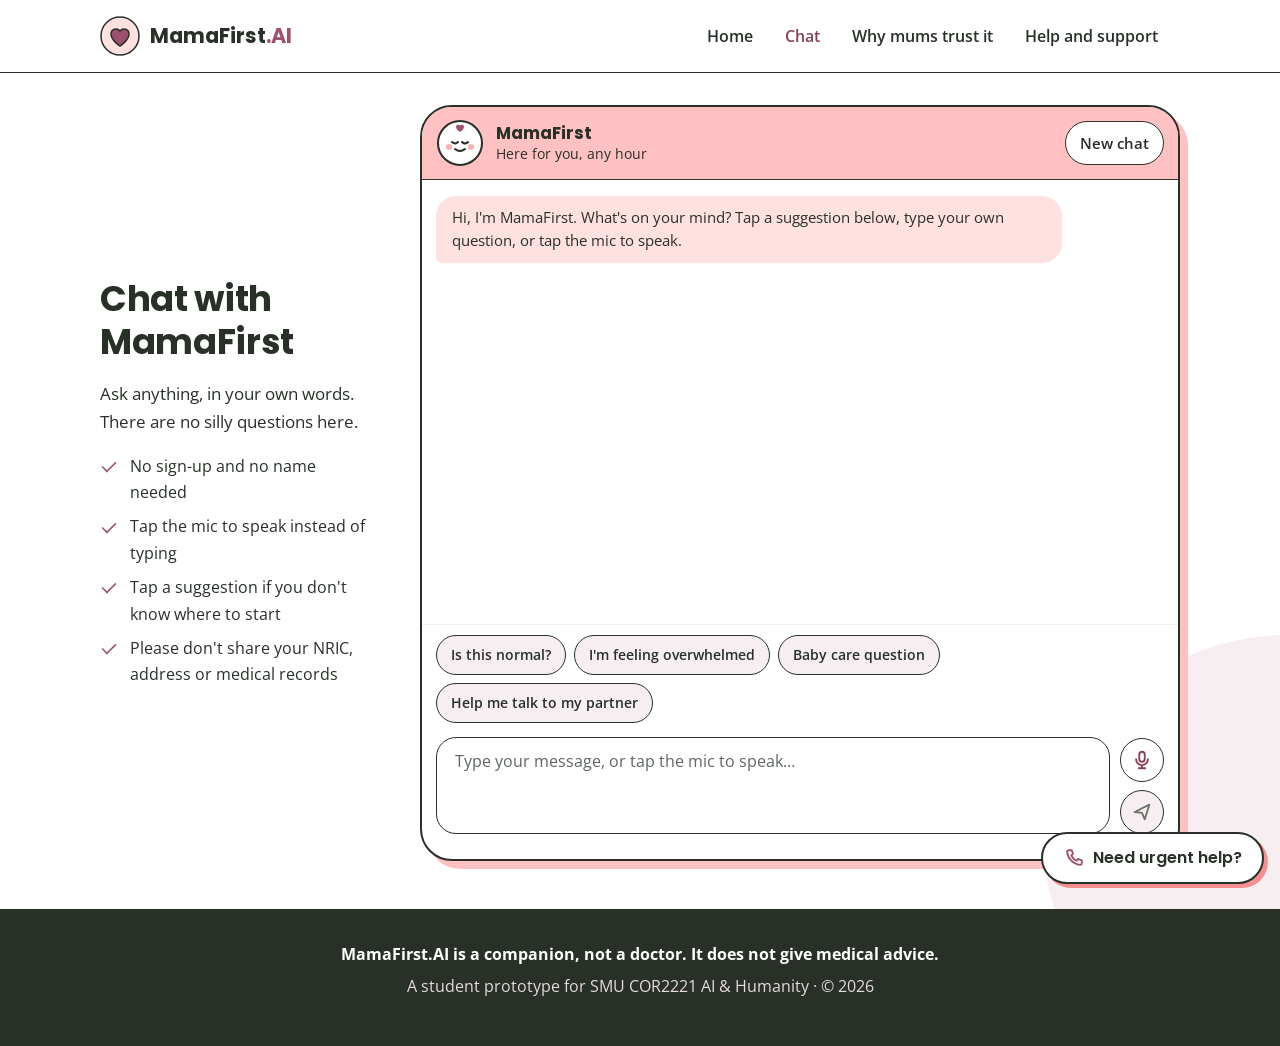
==== chat/index.html @ 97d2a86f "Redesign website and add about, chat and help pages" ====
<!DOCTYPE html>
<html lang="en">
<head>
  <meta charset="UTF-8">
  <meta name="viewport" content="width=device-width, initial-scale=1.0">
  <title>Chat – MamaFirst.AI</title>
  <meta name="description" content="Chat with MamaFirst.AI. Type or speak your question. Free, private and no sign-up.">
  <meta name="theme-color" content="#FFE1E1">

  <!-- Fonts: Poppins for headings, Open Sans for body text -->
  <link rel="preconnect" href="https://fonts.googleapis.com">
  <link rel="preconnect" href="https://fonts.gstatic.com" crossorigin>
  <link href="https://fonts.googleapis.com/css2?family=Open+Sans:wght@400;600;700&family=Poppins:wght@600;700&display=swap" rel="stylesheet">

  <!-- =====================================================================
       GOOGLE EMBED SNIPPET 1 of 2
       The CX Agent Studio "Web Widget" script and theme files.
       Only the chat page needs these.
       ===================================================================== -->
  <!-- ▼▼▼ START: GOOGLE SNIPPET 1 (head: script + stylesheets) ▼▼▼ -->
  <script defer
    src="https://www.gstatic.com/chat-messenger/sdk/prod/v1.16/chat-messenger.js">
  </script>
  <link rel="stylesheet" href="https://www.gstatic.com/chat-messenger/sdk/prod/v1.16/themes/chat-messenger-default.css">
  <link rel="stylesheet" href="https://www.gstatic.com/chat-messenger/sdk/prod/v1.16/themes/chat-messenger-layout.css">
  <!-- ▲▲▲ END: GOOGLE SNIPPET 1 ▲▲▲ -->

  <!-- Our own styles come AFTER Google's so ours win -->
  <link rel="stylesheet" href="../styles.css">
  <script defer src="../script.js"></script>
</head>
<body class="page-chat">

  <a class="skip-link" href="#main">Skip to content</a>

  <!-- ================= TOP BAR (same on every page) ================= -->
  <header class="site-header">
    <div class="container header-inner">

      <a href="../" class="brand" aria-label="MamaFirst.AI home">
        <span class="brand-mark image-slot">
          <svg class="slot-placeholder" viewBox="0 0 40 40" role="img" aria-label="MamaFirst.AI heart logo">
            <circle cx="20" cy="20" r="19" fill="#FFE1E1" stroke="#283028" stroke-width="1.5"/>
            <path d="M20 30s-9-5.6-9-12a5 5 0 0 1 9-3 5 5 0 0 1 9 3c0 6.4-9 12-9 12Z" fill="#9E516E" stroke="#283028" stroke-width="1.5" stroke-linejoin="round"/>
          </svg>
          <img class="slot-img" src="../images/logo.png" alt="MamaFirst.AI logo" width="40" height="40" hidden>
        </span>
        <span class="brand-name">MamaFirst<span class="brand-dot">.AI</span></span>
      </a>

      <div class="header-actions">
        <nav id="site-nav" class="site-nav" aria-label="Main">
          <a href="../">Home</a>
          <a href="./" aria-current="page">Chat</a>
          <a href="../about/">Why mums trust it</a>
          <a href="../help/">Help and support</a>
        </nav>

        <button type="button" class="nav-toggle" aria-expanded="false" aria-controls="site-nav" aria-label="Open menu">
          <span></span><span></span><span></span>
        </button>
      </div>
    </div>
  </header>

  <main id="main">

    <section class="section section-chat">
      <svg class="blob blob-chat" viewBox="0 0 200 200" aria-hidden="true"><path fill="#F7EEF1" d="M40 -62C53 -54 66 -45 73 -31C80 -17 81 1 76 18C71 35 60 50 46 61C32 72 14 79 -4 80C-22 81 -41 76 -55 65C-69 54 -79 37 -82 19C-85 1 -81 -18 -71 -33C-61 -48 -45 -59 -29 -66C-13 -73 4 -76 20 -74C28 -72 34 -66 40 -62Z" transform="translate(100 100)"/></svg>

      <div class="container chat-layout">
        <div class="chat-intro">
          <h1 class="page-title">Chat with MamaFirst</h1>
          <p>Ask anything, in your own words. There are no silly questions here.</p>
          <ul class="tick-list">
            <li>No sign-up and no name needed</li>
            <li>Tap the mic to speak instead of typing</li>
            <li>Tap a suggestion if you don't know where to start</li>
            <li>Please don't share your NRIC, address or medical records</li>
          </ul>
        </div>

        <!-- The phone-style chat card. script.js runs everything inside it. -->
        <div class="phone" id="phone">
          <div class="phone-top">
            <!-- IMAGE SLOT: CHATBOT MASCOT
                 Add your file at images/mascot.png (240 x 240 px, transparent PNG).
                 Until the file exists, the drawn face below is shown instead. -->
            <span class="image-slot mascot">
              <svg class="slot-placeholder" viewBox="0 0 48 48" role="img" aria-label="MamaFirst, the chatbot mascot: a smiling pink face">
                <circle cx="24" cy="24" r="22" fill="#FFFFFF" stroke="#283028" stroke-width="2"/>
                <path d="M16 23q3 3 6 0M26 23q3 3 6 0" fill="none" stroke="#283028" stroke-width="2" stroke-linecap="round"/>
                <path d="M19 30q5 4 10 0" fill="none" stroke="#283028" stroke-width="2" stroke-linecap="round"/>
                <circle cx="13" cy="28" r="3" fill="#F49090" opacity=".7"/>
                <circle cx="35" cy="28" r="3" fill="#F49090" opacity=".7"/>
                <path d="M24 13s-4-2.400-4-5.200a2.200 2.200 0 0 1 4-1.200 2.200 2.200 0 0 1 4 1.200c0 2.800-4 5.200-4 5.200Z" fill="#9E516E"/>
              </svg>
              <img class="slot-img" src="../images/mascot.png" alt="MamaFirst, the chatbot mascot" width="48" height="48" hidden>
            </span>
            <div class="phone-title">
              <strong>MamaFirst</strong>
              <span>Here for you, any hour</span>
            </div>
            <button type="button" class="btn-text" id="new-chat">New chat</button>
          </div>

          <!-- Messages appear here. aria-live lets screen readers read new replies aloud. -->
          <div class="messages" id="messages" role="log" aria-live="polite" aria-label="Chat messages" tabindex="0"></div>

          <!-- Starter buttons: tapping one sends its text as a message -->
          <div class="starters" id="starters" aria-label="Suggested messages">
            <button type="button" class="chip" data-starter="Is this normal?">Is this normal?</button>
            <button type="button" class="chip" data-starter="I'm feeling overwhelmed">I'm feeling overwhelmed</button>
            <button type="button" class="chip" data-starter="Baby care question">Baby care question</button>
            <button type="button" class="chip" data-starter="Help me talk to my partner">Help me talk to my partner</button>
          </div>

          <form class="composer" id="composer" autocomplete="off">
            <label class="visually-hidden" for="chat-input">Type your message</label>
            <textarea id="chat-input" rows="3" placeholder="Type your message, or tap the mic to speak…" maxlength="1000" enterkeyhint="send"></textarea>
            <div class="composer-buttons">
              <!-- Mic: turns speech into text in the box (hidden if the browser can't do it) -->
              <button type="button" class="mic" id="mic" aria-label="Speak your message" aria-pressed="false" hidden>
                <svg viewBox="0 0 24 24" aria-hidden="true"><rect x="9" y="3" width="6" height="11" rx="3" fill="none" stroke="currentColor" stroke-width="2"/><path d="M5.5 11a6.500 6.500 0 0 0 13 0M12 17.500V21M8.500 21h7" fill="none" stroke="currentColor" stroke-width="2" stroke-linecap="round"/></svg>
              </button>
              <button type="submit" class="send" id="send" aria-label="Send message" disabled>
                <svg viewBox="0 0 24 24" aria-hidden="true"><path d="M4 12 20 4l-5 16-3-7-8-1Z" fill="none" stroke="currentColor" stroke-width="2" stroke-linejoin="round"/></svg>
              </button>
            </div>
          </form>
          <p class="mic-status" id="mic-status" aria-live="polite"></p>
        </div>

        <noscript>
          <p class="noscript-note">The chat needs JavaScript switched on in your browser.</p>
        </noscript>
      </div>
    </section>

  </main>

  <!-- ================= FOOTER (same on every page) ================= -->
  <footer class="site-footer">
    <div class="container">
      <p><strong>MamaFirst.AI is a companion, not a doctor. It does not give medical advice.</strong></p>
      <p class="footer-small">A student prototype for SMU COR2221 AI &amp; Humanity · © <span id="year">2026</span></p>
    </div>
  </footer>

  <!-- ================= "NEED URGENT HELP?" BUTTON + POP-UP (same on every page) ================= -->
  <div class="urgent" id="urgent">
    <div class="urgent-panel" id="urgent-panel" role="dialog" aria-label="Urgent help numbers" hidden>
      <div class="urgent-panel-head">
        <strong>Need help right now?</strong>
        <button type="button" class="urgent-close" id="urgent-close" aria-label="Close urgent help">
          <svg viewBox="0 0 24 24" aria-hidden="true"><path d="M6 6l12 12M18 6 6 18" fill="none" stroke="currentColor" stroke-width="2.2" stroke-linecap="round"/></svg>
        </button>
      </div>
      <a class="urgent-link" href="tel:995">
        <span class="urgent-number">995</span>
        <span>Emergency ambulance</span>
      </a>
      <a class="urgent-link" href="tel:1771">
        <span class="urgent-number">1771</span>
        <span>Mindline, someone to talk to, 24 hours</span>
      </a>
    </div>
    <button type="button" class="urgent-button" id="urgent-button" aria-expanded="false" aria-controls="urgent-panel">
      <svg viewBox="0 0 24 24" aria-hidden="true"><path d="M6.500 3.500h3l1.500 4-2 1.500a11 11 0 0 0 6 6l1.500-2 4 1.500v3a2 2 0 0 1-2 2A16 16 0 0 1 4.500 5.500a2 2 0 0 1 2-2Z" fill="none" stroke="currentColor" stroke-width="2" stroke-linejoin="round"/></svg>
      Need urgent help?
    </button>
  </div>

  <!-- =====================================================================
       GOOGLE EMBED SNIPPET 2 of 2
       This is what connects the page to your CX Agent Studio agent.
       The widget's own window is hidden by styles.css; the phone-style chat
       card above sends and receives messages through it (see script.js).
       Only change from Google's original: chat-title is now "MamaFirst.AI".
       ===================================================================== -->
  <!-- ▼▼▼ START: GOOGLE SNIPPET 2 (body: register script + <chat-messenger>) ▼▼▼ -->
  <script>
    window.addEventListener("chat-messenger-loaded", () => {
      chatSdk.registerContext(
        chatSdk.prebuilts.ces.createContext({
          deploymentName: "projects/294790140312/locations/us/apps/db7a7e7b-9b57-4142-a606-e62d2f2ff1dc/deployments/9d680ce7-be44-4211-977a-3e3397b74d0d",
          tokenBroker: {
            enableTokenBroker: true,
            enableRecaptcha: false
          }
        }),
      );
    });
  </script>
  <!-- Update the url-allowlist attribute with a comma-separated list of origins allowed to render images -->
  <chat-messenger
    url-allowlist="*"
    color-scheme="light"
  >
    <chat-messenger-container
      chat-title="MamaFirst.AI"
      chat-title-icon="https://gstatic.com/dialogflow-console/common/assets/ccai-favicons/conversational_agents.png"
    >
      <chat-reset-session-button
        slot="titlebar-actions"
        title-text="Start new chat"
      ></chat-reset-session-button>
      <chat-toggle-dialog-button
        slot="titlebar-actions"
        title-text-expanded="Collapse"
        title-text-collapsed="Expand"
      ></chat-toggle-dialog-button>
      <chat-messenger-close-button
        slot="titlebar-actions"
        title-text="Close"
      ></chat-messenger-close-button>
    </chat-messenger-container>
  </chat-messenger>
  <!-- ▲▲▲ END: GOOGLE SNIPPET 2 ▲▲▲ -->

</body>
</html>
---- styles.css ----
/* ==========================================================
   MamaFirst.AI — styles (shared by every page)
   Written mobile-first: the plain rules are for phones, and the
   @media blocks near the bottom adjust things for bigger screens.
   ========================================================== */

/* ---------- Colours, fonts and sizes used everywhere ---------- */
:root {
  --white: #FFFFFF;
  --blush: #FFE1E1;        /* pink section backgrounds, bot chat bubbles */
  --pink: #FFC1C1;         /* highlights and card shadows */
  --plum: #9E516E;         /* buttons, links, my chat bubbles */
  --plum-dark: #84405A;    /* hover colour, and plum text on pink (better contrast) */
  --plum-darker: #6E334A;  /* pressed colour */
  --ink: #283028;          /* text and outlines */
  --mauve: #F7EEF1;        /* cards */
  --coral: #F49090;        /* small accent */

  --font-head: "Poppins", "Segoe UI", system-ui, sans-serif;
  --font-body: "Open Sans", "Segoe UI", system-ui, sans-serif;

  --radius: 22px;
  --outline: 1.5px solid var(--ink);
  --shadow-card: 6px 6px 0 var(--pink);
  --header-height: 64px;
  --max-width: 1120px;
}

*,
*::before,
*::after { box-sizing: border-box; }

html {
  scroll-behavior: smooth;                              /* smooth scrolling for all in-page links */
  scroll-padding-top: calc(var(--header-height) + 12px); /* so headings aren't hidden under the top bar */
  -webkit-text-size-adjust: 100%;
}

body {
  margin: 0;
  font-family: var(--font-body);
  font-size: 1rem;        /* 16px */
  line-height: 1.65;
  color: var(--ink);
  background: var(--white);
  -webkit-font-smoothing: antialiased;
  overflow-x: hidden;
}

h1, h2, h3 {
  font-family: var(--font-head);
  font-weight: 700;
  line-height: 1.2;
  margin: 0 0 0.5em;
  text-wrap: balance;
}
h1 { font-size: clamp(1.9rem, 7vw, 3rem); letter-spacing: -0.02em; }
h2 { font-size: clamp(1.5rem, 5vw, 2rem); letter-spacing: -0.01em; }
h3 { font-size: 1.1rem; }
/* Page headings on the inner pages (Chat, Why mums trust it, Help) */
.page-title { font-size: clamp(1.6rem, 5.5vw, 2.2rem); letter-spacing: -0.01em; }
/* Card headings that are h2 for page structure but look like h3 */
.card-title { font-size: 1.1rem; letter-spacing: 0; }
p  { margin: 0 0 1em; }

a { color: var(--plum); }
img, svg { max-width: 100%; display: block; }
[hidden] { display: none !important; }  /* make sure "hidden" always hides */
button { font: inherit; color: inherit; }

.container {
  width: 100%;
  max-width: var(--max-width);
  margin: 0 auto;
  padding: 0 20px;
}

/* Text that only screen readers should "see" */
.visually-hidden {
  position: absolute;
  width: 1px; height: 1px;
  overflow: hidden;
  clip-path: inset(50%);
  white-space: nowrap;
}

.skip-link {
  position: absolute;
  left: -999px;
  top: 8px;
  z-index: 200;
  background: var(--plum);
  color: var(--white);
  padding: 10px 16px;
  border-radius: 999px;
}
.skip-link:focus { left: 8px; }

/* A clear ring when moving around with a keyboard */
:focus-visible {
  outline: 3px solid var(--plum);
  outline-offset: 3px;
}

/* ---------- The Google chat widget ----------
   The widget still loads and still talks to the agent, but its own
   window is hidden: the phone-style card on the page is the chat now. */
chat-messenger { display: none !important; }

/* ---------- Buttons (pill-shaped) ---------- */
.btn {
  display: inline-flex;
  align-items: center;
  justify-content: center;
  gap: 10px;
  min-height: 52px;
  padding: 12px 28px;
  border: var(--outline);
  border-radius: 999px;
  font-family: var(--font-head);
  font-weight: 600;
  font-size: 1rem;
  text-decoration: none;
  cursor: pointer;
  transition: background-color 0.15s, transform 0.15s, box-shadow 0.15s;
  -webkit-tap-highlight-color: transparent;
}
.btn-primary {
  background: var(--plum);
  color: var(--white);
  box-shadow: 4px 4px 0 var(--pink);
}
.btn-primary:hover  { background: var(--plum-dark); }
.btn-primary:active { background: var(--plum-darker); transform: translate(2px, 2px); box-shadow: 2px 2px 0 var(--pink); }
.btn-small { min-height: 42px; padding: 8px 18px; font-size: 0.9375rem; box-shadow: none; }
.btn-large { min-height: 56px; padding: 14px 32px; font-size: 1.05rem; }
.btn-block { width: 100%; }
.btn-icon  { width: 22px; height: 22px; }

/* A quiet text-only button (used for "New chat") */
.btn-text {
  min-height: 44px;
  padding: 6px 14px;
  background: var(--white);
  border: var(--outline);
  border-radius: 999px;
  font-weight: 600;
  font-size: 0.9375rem;
  cursor: pointer;
  transition: background-color 0.15s;
}
.btn-text:hover  { background: var(--mauve); }
.btn-text:active { background: var(--blush); }

/* ---------- 1. Top bar ---------- */
.site-header {
  position: sticky;
  top: 0;
  z-index: 50;
  background: rgba(255, 255, 255, 0.94);
  backdrop-filter: blur(8px);
  border-bottom: var(--outline);
}
.header-inner {
  display: flex;
  align-items: center;
  justify-content: space-between;
  gap: 12px;
  height: var(--header-height);
}
.brand {
  display: flex;
  align-items: center;
  gap: 10px;
  text-decoration: none;
  color: var(--ink);
  font-family: var(--font-head);
  font-weight: 700;
  font-size: 1.3rem;
}
.brand-mark { width: 40px; height: 40px; flex: none; }
.brand-dot  { color: var(--plum); }

.header-actions { display: flex; align-items: center; gap: 8px; }

/* On phones the links live in a drop-down panel that the menu button opens */
.site-nav {
  position: absolute;
  top: var(--header-height);
  left: 0;
  right: 0;
  display: none;
  flex-direction: column;
  padding: 8px 20px 16px;
  background: var(--white);
  border-bottom: var(--outline);
}
.site-nav.is-open { display: flex; }
.site-nav a {
  padding: 14px 4px;
  color: var(--ink);
  font-weight: 600;
  text-decoration: none;
  border-bottom: 1px solid var(--mauve);
}
.site-nav a:last-child { border-bottom: 0; }
.site-nav a:hover { color: var(--plum); }
/* The link for the page she is on */
.site-nav a[aria-current="page"] { color: var(--plum-dark); }

/* The menu ("hamburger") button */
.nav-toggle {
  display: flex;
  flex-direction: column;
  justify-content: center;
  gap: 5px;
  width: 44px;
  height: 44px;
  padding: 11px;
  background: var(--white);
  border: var(--outline);
  border-radius: 50%;
  cursor: pointer;
}
.nav-toggle:hover { background: var(--mauve); }
.nav-toggle span {
  display: block;
  height: 2px;
  background: var(--ink);
  border-radius: 2px;
  transition: transform 0.2s, opacity 0.2s;
}
/* Turn the three lines into an X when the menu is open */
.nav-toggle[aria-expanded="true"] span:nth-child(1) { transform: translateY(7px) rotate(45deg); }
.nav-toggle[aria-expanded="true"] span:nth-child(2) { opacity: 0; }
.nav-toggle[aria-expanded="true"] span:nth-child(3) { transform: translateY(-7px) rotate(-45deg); }

/* ---------- Image slots ----------
   Each slot holds a drawn placeholder (svg) and your own picture (img).
   script.js shows your picture, and hides the drawing, once the file loads. */
.image-slot { position: relative; display: block; }
.image-slot .slot-placeholder,
.image-slot .slot-img { width: 100%; height: 100%; }
.image-slot .slot-img { object-fit: contain; }
.image-slot.has-image .slot-placeholder { display: none; }

/* ---------- 2. Hero ---------- */
.hero {
  position: relative;
  padding: 36px 0 56px;
  overflow: hidden;
}
.hero-inner {
  position: relative;
  display: grid;
  gap: 28px;
}
.eyebrow {
  display: inline-block;
  margin: 0 0 16px;
  padding: 6px 16px;
  background: var(--blush);
  border: var(--outline);
  border-radius: 999px;
  font-weight: 600;
  font-size: 0.9375rem;
}
/* The wavy coral underline under one word of the headline */
.underline {
  background: linear-gradient(var(--coral), var(--coral)) 0 92% / 100% 0.18em no-repeat;
}
.lead { font-size: 1.05rem; max-width: 34em; margin-bottom: 24px; }
.hero-actions .btn { width: 100%; }
.hero-note { margin: 16px 0 0; font-size: 0.9375rem; font-weight: 600; }
.hero-slot { width: min(100%, 420px); margin: 0 auto; aspect-ratio: 1; }

/* Floating hearts drift up and down slowly */
.heart { animation: float 5s ease-in-out infinite; }
.heart.h2 { animation-delay: -1.2s; }
.heart.h3 { animation-delay: -2.4s; }
.heart.h4 { animation-delay: -3.6s; }
@keyframes float {
  0%, 100% { transform: translateY(0); }
  50%      { transform: translateY(-10px); }
}

/* Soft blob shapes behind sections */
.blob { position: absolute; z-index: 0; pointer-events: none; }
.blob-hero { width: 420px; top: -160px; left: -200px; opacity: 0.7; }
.blob-chat { width: 520px; bottom: -180px; right: -240px; }

/* ---------- Sections ---------- */
.section { position: relative; padding: 56px 0; overflow: hidden; }
.section-blush { background: var(--blush); }
.section > .container { position: relative; z-index: 1; }
.section-head { max-width: 36em; margin-bottom: 28px; }
.section-head p { margin: 0; font-size: 1.05rem; }
.section-cta { margin-top: 32px; }

/* ---------- Cards: rounded, thin dark outline, pink offset shadow ---------- */
.cards { display: grid; gap: 24px; }
.card {
  background: var(--mauve);
  border: var(--outline);
  border-radius: var(--radius);
  padding: 24px 22px;
  box-shadow: var(--shadow-card);
}
/* On pink sections the shadow needs to be a little deeper to show up */
.section-blush .card { box-shadow: 6px 6px 0 var(--coral); }
.card p:last-child { margin-bottom: 0; }
.card-icon {
  display: grid;
  place-items: center;
  width: 60px;
  height: 60px;
  margin-bottom: 16px;
  background: var(--white);
  border: var(--outline);
  border-radius: 50%;
}
.card-icon svg { width: 34px; height: 34px; }
.card-icon-coral { background: var(--pink); }
.support-card { display: flex; flex-direction: column; }
.support-card .btn { margin-top: auto; }
.support-card p { margin-bottom: 20px; }

/* ---------- 4. Chat ---------- */
.chat-layout { display: grid; gap: 24px; }
/* The chat page: less padding so the chat card gets most of the screen */
.section-chat { padding: 24px 0 40px; }
.chat-intro p { font-size: 1.05rem; }

.tick-list { list-style: none; margin: 0; padding: 0; display: grid; gap: 8px; }
.tick-list li { position: relative; padding-left: 30px; }
.tick-list li::before {
  content: "";
  position: absolute;
  left: 0;
  top: 0.45em;
  width: 18px;
  height: 10px;
  border-left: 2.5px solid var(--plum);
  border-bottom: 2.5px solid var(--plum);
  transform: rotate(-45deg) scale(0.75);
}

/* The phone-style card */
.phone {
  display: flex;
  flex-direction: column;
  width: 100%;
  max-width: 760px;
  margin: 0 auto;
  /* Nearly full screen height, but leaves room for the top bar and the urgent-help button */
  height: min(860px, calc(100svh - var(--header-height) - 88px));
  min-height: 520px;
  background: var(--white);
  border: 2px solid var(--ink);
  border-radius: 32px;
  box-shadow: 8px 8px 0 var(--pink);
  overflow: hidden;
}
.phone-top {
  display: flex;
  align-items: center;
  gap: 12px;
  padding: 12px 14px;
  background: var(--pink);
  border-bottom: var(--outline);
}
.mascot { width: 48px; height: 48px; flex: none; }
.mascot .slot-img { border-radius: 50%; }
.phone-title { flex: 1; min-width: 0; line-height: 1.3; }
.phone-title strong { display: block; font-family: var(--font-head); font-size: 1.05rem; }
.phone-title span { display: block; font-size: 0.875rem; }

/* The scrolling list of messages */
.messages {
  flex: 1;
  min-height: 0;
  overflow-y: auto;
  overscroll-behavior: contain;   /* scrolling the chat doesn't drag the page */
  display: flex;
  flex-direction: column;
  gap: 10px;
  padding: 16px 14px;
}
.bubble {
  max-width: 86%;
  padding: 10px 16px;
  border-radius: 20px;
  font-size: 0.9375rem;   /* 15px: a little smaller so more fits on screen */
  line-height: 1.55;
  overflow-wrap: anywhere;
  animation: pop 0.2s ease-out;
}
.bubble p, .bubble ul, .bubble ol { margin: 0 0 0.6em; }
.bubble > :last-child { margin-bottom: 0; }
.bubble ul, .bubble ol { padding-left: 1.3em; }
.bubble-bot {
  align-self: flex-start;
  background: var(--blush);
  border-bottom-left-radius: 6px;
}
.bubble-bot a { color: var(--plum-dark); font-weight: 600; }
.bubble-user {
  align-self: flex-end;
  background: var(--plum);
  color: var(--white);
  border-bottom-right-radius: 6px;
}
@keyframes pop {
  from { opacity: 0; transform: translateY(6px); }
  to   { opacity: 1; transform: none; }
}

/* Typing indicator: three bouncing dots */
.typing { display: flex; align-items: center; gap: 6px; padding: 16px 18px; }
.typing span {
  width: 9px;
  height: 9px;
  background: var(--plum);
  border-radius: 50%;
  animation: bounce 1.2s ease-in-out infinite;
}
.typing span:nth-child(2) { animation-delay: 0.15s; }
.typing span:nth-child(3) { animation-delay: 0.3s; }
@keyframes bounce {
  0%, 60%, 100% { transform: translateY(0); opacity: 0.5; }
  30%           { transform: translateY(-6px); opacity: 1; }
}

/* Starter buttons above the message box */
.starters {
  display: flex;
  flex-wrap: wrap;
  gap: 8px;
  padding: 10px 14px 4px;
  border-top: 1px solid var(--mauve);
}
/* Once the chat has started they shrink to one row you can swipe sideways */
.starters.is-compact {
  flex-wrap: nowrap;
  overflow-x: auto;
  scrollbar-width: none;
}
.starters.is-compact::-webkit-scrollbar { display: none; }
.chip {
  flex: none;
  min-height: 40px;
  padding: 6px 14px;
  background: var(--mauve);
  border: var(--outline);
  border-radius: 999px;
  font-size: 0.875rem;
  font-weight: 600;
  cursor: pointer;
  transition: background-color 0.15s;
  -webkit-tap-highlight-color: transparent;
}
.chip:hover  { background: var(--blush); }
.chip:active { background: var(--pink); }
.chip:disabled { opacity: 0.55; cursor: default; }

/* The message box, mic and send buttons */
.composer {
  display: flex;
  align-items: flex-end;
  gap: 10px;
  padding: 10px 14px 6px;
}
.composer textarea {
  flex: 1;
  min-width: 0;
  min-height: 96px;      /* about 3 lines, so longer messages are easy to read back */
  max-height: 220px;     /* grows as she types, then scrolls */
  padding: 12px 18px;
  border: var(--outline);
  border-radius: 20px;
  background: var(--white);
  color: var(--ink);
  font: inherit;
  font-size: 1rem;       /* 16px: anything smaller makes iPhones zoom in on tap */
  line-height: 1.45;
  resize: none;
}
.composer textarea::placeholder { color: #5E665E; }
.composer textarea:focus-visible { outline-offset: 1px; }

/* Mic sits above send, both on the right of the box */
.composer-buttons { display: flex; flex-direction: column; gap: 8px; }

.send,
.mic {
  flex: none;
  display: grid;
  place-items: center;
  width: 44px;
  height: 44px;
  border: var(--outline);
  border-radius: 50%;
  cursor: pointer;
  transition: background-color 0.15s, transform 0.15s;
}
.send svg, .mic svg { width: 22px; height: 22px; }
.send { background: var(--plum); color: var(--white); }
.send:hover  { background: var(--plum-dark); }
.send:active { background: var(--plum-darker); transform: scale(0.94); }
.send:disabled {
  background: var(--mauve);
  color: #6B736B;
  cursor: default;
  transform: none;
}
.mic { background: var(--white); color: var(--plum-dark); }
.mic:hover  { background: var(--blush); }
.mic:active { transform: scale(0.94); }
/* While listening: filled coral with a soft pulsing ring */
.mic.is-listening {
  background: var(--coral);
  color: var(--ink);
  animation: mic-pulse 1.4s ease-out infinite;
}
@keyframes mic-pulse {
  0%   { box-shadow: 0 0 0 0 rgba(244, 144, 144, 0.7); }
  100% { box-shadow: 0 0 0 12px rgba(244, 144, 144, 0); }
}
/* Short messages about the mic ("Listening…", "Mic blocked", …) */
.mic-status {
  margin: 0;
  padding: 0 18px 10px;
  min-height: 1.5em;
  font-size: 0.8125rem;
  color: #4A524A;
}
.noscript-note { padding: 16px; background: var(--blush); border: var(--outline); border-radius: var(--radius); }

/* ---------- 7. Footer ---------- */
.site-footer {
  padding: 32px 0 104px;   /* extra space at the bottom so the urgent button never covers the text */
  background: var(--ink);
  color: var(--white);
  text-align: center;
}
.site-footer p { margin: 0 0 6px; }
.footer-small { font-size: 1rem; color: #E6DADF; }

/* ---------- "Need urgent help?" button and pop-up ---------- */
.urgent {
  position: fixed;
  right: 16px;
  bottom: calc(16px + env(safe-area-inset-bottom));
  z-index: 60;
  display: flex;
  flex-direction: column;
  align-items: flex-end;
  gap: 10px;
}
.urgent-button {
  display: inline-flex;
  align-items: center;
  gap: 8px;
  min-height: 52px;
  padding: 10px 20px;
  background: var(--white);
  border: 2px solid var(--ink);
  border-radius: 999px;
  box-shadow: 4px 4px 0 var(--coral);
  font-family: var(--font-head);
  font-weight: 600;
  font-size: 1rem;
  cursor: pointer;
  transition: background-color 0.15s, transform 0.15s, box-shadow 0.15s;
}
.urgent-button svg { width: 22px; height: 22px; color: var(--plum); }
.urgent-button:hover  { background: var(--blush); }
.urgent-button:active { background: var(--pink); transform: translate(2px, 2px); box-shadow: 2px 2px 0 var(--coral); }

.urgent-panel {
  width: min(320px, calc(100vw - 32px));
  padding: 16px;
  background: var(--white);
  border: 2px solid var(--ink);
  border-radius: var(--radius);
  box-shadow: 6px 6px 0 var(--coral);
  animation: pop 0.18s ease-out;
}
.urgent-panel[hidden] { display: none; }
.urgent-panel-head {
  display: flex;
  align-items: center;
  justify-content: space-between;
  margin-bottom: 10px;
  font-family: var(--font-head);
  font-size: 1.1rem;
}
.urgent-close {
  display: grid;
  place-items: center;
  width: 44px;
  height: 44px;
  margin: -8px -8px -8px 0;
  background: transparent;
  border: 0;
  border-radius: 50%;
  cursor: pointer;
}
.urgent-close:hover { background: var(--mauve); }
.urgent-close svg { width: 22px; height: 22px; }
.urgent-link {
  display: flex;
  align-items: center;
  gap: 14px;
  min-height: 64px;
  margin-top: 10px;
  padding: 10px 16px;
  background: var(--mauve);
  border: var(--outline);
  border-radius: 18px;
  color: var(--ink);
  text-decoration: none;
  line-height: 1.35;
  transition: background-color 0.15s;
}
.urgent-link:hover  { background: var(--blush); }
.urgent-link:active { background: var(--pink); }
.urgent-number {
  flex: none;
  min-width: 64px;
  font-family: var(--font-head);
  font-weight: 700;
  font-size: 1.5rem;
  color: var(--plum-dark);
}

/* While she is typing on a phone, the keyboard pushes the corner button up
   over the send button. So it moves to the top corner until she is done. */
@media (max-width: 719px) {
  body.is-typing .urgent {
    bottom: auto;
    top: calc(var(--header-height) + 10px);
    flex-direction: column-reverse;
  }
}

/* ---------- Gentle fade-in as sections scroll into view ----------
   Only switched on when JavaScript is running (script.js adds "js" to <html>),
   so nothing stays invisible if the script fails to load. */
.js .reveal {
  opacity: 0;
  transform: translateY(18px);
  transition: opacity 0.6s ease-out, transform 0.6s ease-out;
}
.js .reveal.is-visible { opacity: 1; transform: none; }
/* The chat card only fades (no slide), so "Chat now" always scrolls to the right spot */
.js .phone.reveal { transform: none; }
/* Cards in a row arrive one after another */
.js .cards .reveal:nth-child(2) { transition-delay: 0.08s; }
.js .cards .reveal:nth-child(3) { transition-delay: 0.16s; }
.js .cards .reveal:nth-child(4) { transition-delay: 0.24s; }

/* ==========================================================
   Bigger screens
   ========================================================== */

/* Tablets */
@media (min-width: 600px) {
  .hero-actions .btn { width: auto; }
  .cards-2, .cards-4 { grid-template-columns: repeat(2, 1fr); }
}

/* Laptops and desktops */
@media (min-width: 900px) {
  :root { --header-height: 72px; }

  /* The links sit in the top bar and the menu button disappears */
  .nav-toggle { display: none; }
  .site-nav {
    position: static;
    display: flex;
    flex-direction: row;
    align-items: center;
    gap: 4px;
    padding: 0;
    border: 0;
    background: transparent;
    margin-right: 8px;
  }
  .site-nav a { padding: 10px 14px; border: 0; border-radius: 999px; }
  .site-nav a:hover { background: var(--mauve); color: var(--ink); }

  .hero { padding: 72px 0 96px; }
  .hero-inner { grid-template-columns: 1.1fr 1fr; align-items: center; gap: 48px; }
  .hero-slot { width: min(100%, 520px); }
  .lead { font-size: 1.25rem; }
  .blob-hero { width: 640px; top: -260px; left: -260px; }

  .section { padding: 88px 0; }
  .section-head { margin-bottom: 40px; }
  .cards-3 { grid-template-columns: repeat(3, 1fr); }
  .cards-4 { grid-template-columns: repeat(4, 1fr); }
  .cards-2 { max-width: 820px; }
  .card { padding: 28px 26px; }

  .chat-layout { grid-template-columns: minmax(220px, 1fr) minmax(0, 760px); align-items: center; gap: 48px; }
  /* Tall, but stops above the urgent-help button so it never covers the send button */
  .phone { margin: 0; height: min(920px, calc(100svh - var(--header-height) - 72px)); }
  .section-chat { padding: 32px 0 48px; }
  .site-footer { padding-bottom: 40px; }
}

/* ==========================================================
   Reduced motion: if she has "reduce motion" switched on in her
   phone or computer settings, turn every animation off.
   ========================================================== */
@media (prefers-reduced-motion: reduce) {
  html { scroll-behavior: auto; }
  *, *::before, *::after {
    animation: none !important;
    transition: none !important;
  }
  .js .reveal { opacity: 1; transform: none; }
}
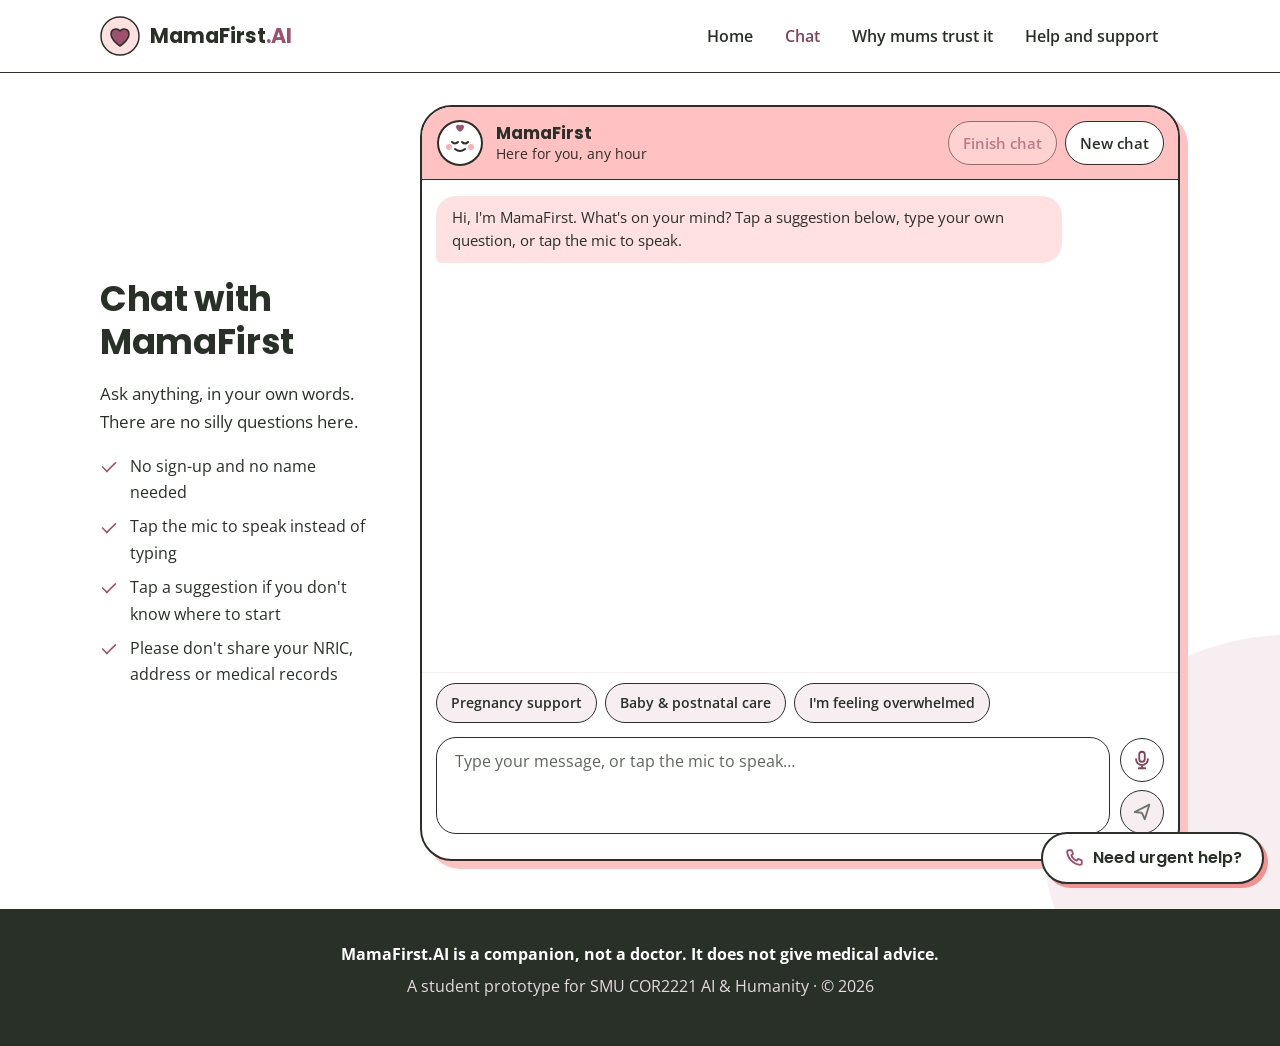
==== commit 34017d56: "new placeholder buttons" ====
--- a/chat/index.html
+++ b/chat/index.html
@@ -101,7 +101,12 @@
               <strong>MamaFirst</strong>
               <span>Here for you, any hour</span>
             </div>
-            <button type="button" class="btn-text" id="new-chat">New chat</button>
+            <div class="phone-actions">
+              <!-- Finish chat: sends "I'm done chatting for today." like a normal message.
+                   The agent then offers the optional PDF summary. Nothing is cleared. -->
+              <button type="button" class="btn-text btn-finish" id="finish-chat" disabled>Finish chat</button>
+              <button type="button" class="btn-text" id="new-chat">New chat</button>
+            </div>
           </div>
 
           <!-- Messages appear here. aria-live lets screen readers read new replies aloud. -->
@@ -109,10 +114,9 @@
 
           <!-- Starter buttons: tapping one sends its text as a message -->
           <div class="starters" id="starters" aria-label="Suggested messages">
-            <button type="button" class="chip" data-starter="Is this normal?">Is this normal?</button>
-            <button type="button" class="chip" data-starter="I'm feeling overwhelmed">I'm feeling overwhelmed</button>
-            <button type="button" class="chip" data-starter="Baby care question">Baby care question</button>
-            <button type="button" class="chip" data-starter="Help me talk to my partner">Help me talk to my partner</button>
+            <button type="button" class="chip" data-starter="I'd like help with pregnancy and preparing for birth.">Pregnancy support</button>
+            <button type="button" class="chip" data-starter="I'd like help with baby care and postnatal recovery.">Baby &amp; postnatal care</button>
+            <button type="button" class="chip" data-starter="I'm feeling overwhelmed and need someone to talk to.">I'm feeling overwhelmed</button>
           </div>
 
           <form class="composer" id="composer" autocomplete="off">
--- a/styles.css
+++ b/styles.css
@@ -375,6 +375,32 @@
 .phone-title strong { display: block; font-family: var(--font-head); font-size: 1.05rem; }
 .phone-title span { display: block; font-size: 0.875rem; }
 
+/* "Finish chat" and "New chat" sit side by side on the right of the header */
+.phone-actions {
+  display: flex;
+  flex-wrap: wrap;
+  justify-content: flex-end;
+  gap: 8px;
+  flex: none;
+}
+/* "Finish chat" is the softer of the two: blush fill, plum text */
+.btn-finish {
+  background: var(--blush);
+  color: var(--plum-dark);
+}
+.btn-finish:hover  { background: var(--white); }
+.btn-finish:active { background: var(--mauve); }
+.btn-text:disabled,
+.btn-text:disabled:hover { opacity: 0.55; cursor: default; background: var(--blush); }
+
+/* Small phones: the two buttons move onto their own row under the title,
+   sharing the width equally, so the title and subtitle are never squeezed */
+@media (max-width: 479px) {
+  .phone-top { flex-wrap: wrap; row-gap: 8px; padding: 10px 12px; }
+  .phone-actions { width: 100%; flex-wrap: nowrap; }
+  .phone-actions .btn-text { flex: 1; min-height: 40px; padding: 6px 10px; font-size: 0.875rem; }
+}
+
 /* The scrolling list of messages */
 .messages {
   flex: 1;
@@ -403,7 +429,8 @@
   background: var(--blush);
   border-bottom-left-radius: 6px;
 }
-.bubble-bot a { color: var(--plum-dark); font-weight: 600; }
+.bubble-bot a { color: var(--plum-dark); font-weight: 600; text-decoration: underline; }
+.bubble-bot a:hover { color: var(--plum-darker); }
 .bubble-user {
   align-self: flex-end;
   background: var(--plum);
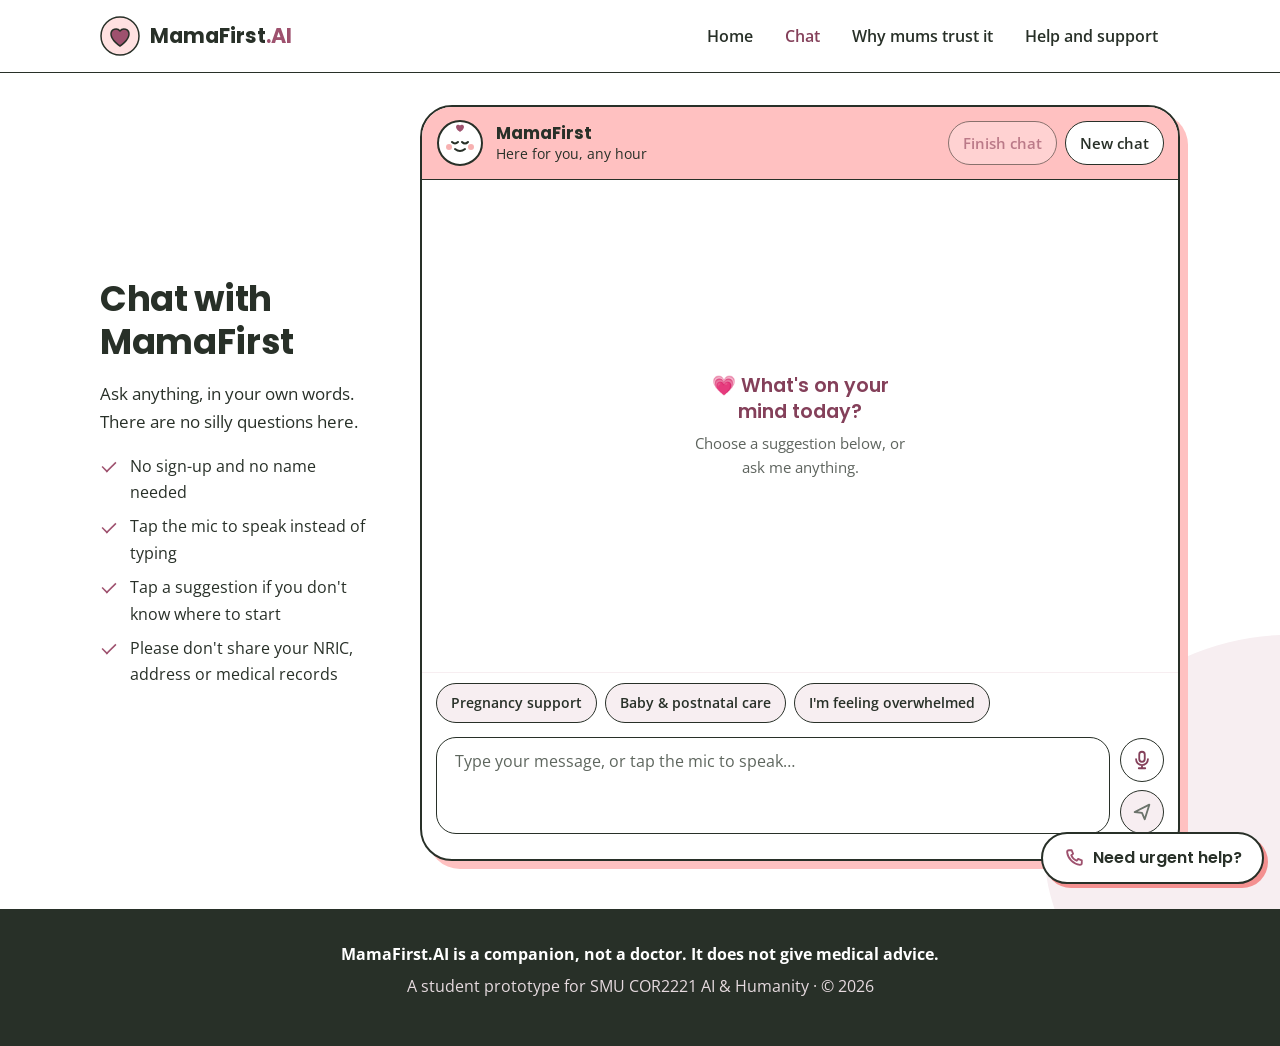
==== commit 36112abd: "changed the placeholder for introducing mamafirst" ====
--- a/chat/index.html
+++ b/chat/index.html
@@ -110,7 +110,14 @@
           </div>
 
           <!-- Messages appear here. aria-live lets screen readers read new replies aloud. -->
-          <div class="messages" id="messages" role="log" aria-live="polite" aria-label="Chat messages" tabindex="0"></div>
+          <div class="messages" id="messages" role="log" aria-live="polite" aria-label="Chat messages" tabindex="0">
+            <!-- Empty-state placeholder: shown only while there are no messages.
+                 It is not a chat message and is never sent to the agent. -->
+            <div class="chat-empty" id="chat-empty">
+              <p class="chat-empty-title"><span aria-hidden="true">💗</span> What's on your mind today?</p>
+              <p class="chat-empty-text">Choose a suggestion below, or ask me anything.</p>
+            </div>
+          </div>
 
           <!-- Starter buttons: tapping one sends its text as a message -->
           <div class="starters" id="starters" aria-label="Suggested messages">
--- a/styles.css
+++ b/styles.css
@@ -411,6 +411,30 @@
   flex-direction: column;
   gap: 10px;
   padding: 16px 14px;
+}
+/* Empty-state placeholder, centred in the chat area until the first message */
+.chat-empty {
+  margin: auto;                 /* centres it both ways inside the flex column */
+  max-width: 28ch;
+  padding: 24px 12px;
+  text-align: center;
+  animation: pop 0.2s ease-out;
+}
+.chat-empty[hidden] { display: none; }
+.chat-empty-title {
+  margin: 0 0 8px;
+  font-family: var(--font-head);
+  font-size: 1.2rem;
+  font-weight: 600;
+  line-height: 1.35;
+  color: var(--plum-dark);
+}
+.chat-empty-text {
+  margin: 0;
+  font-size: 0.9375rem;
+  line-height: 1.55;
+  color: var(--ink);
+  opacity: 0.75;
 }
 .bubble {
   max-width: 86%;
